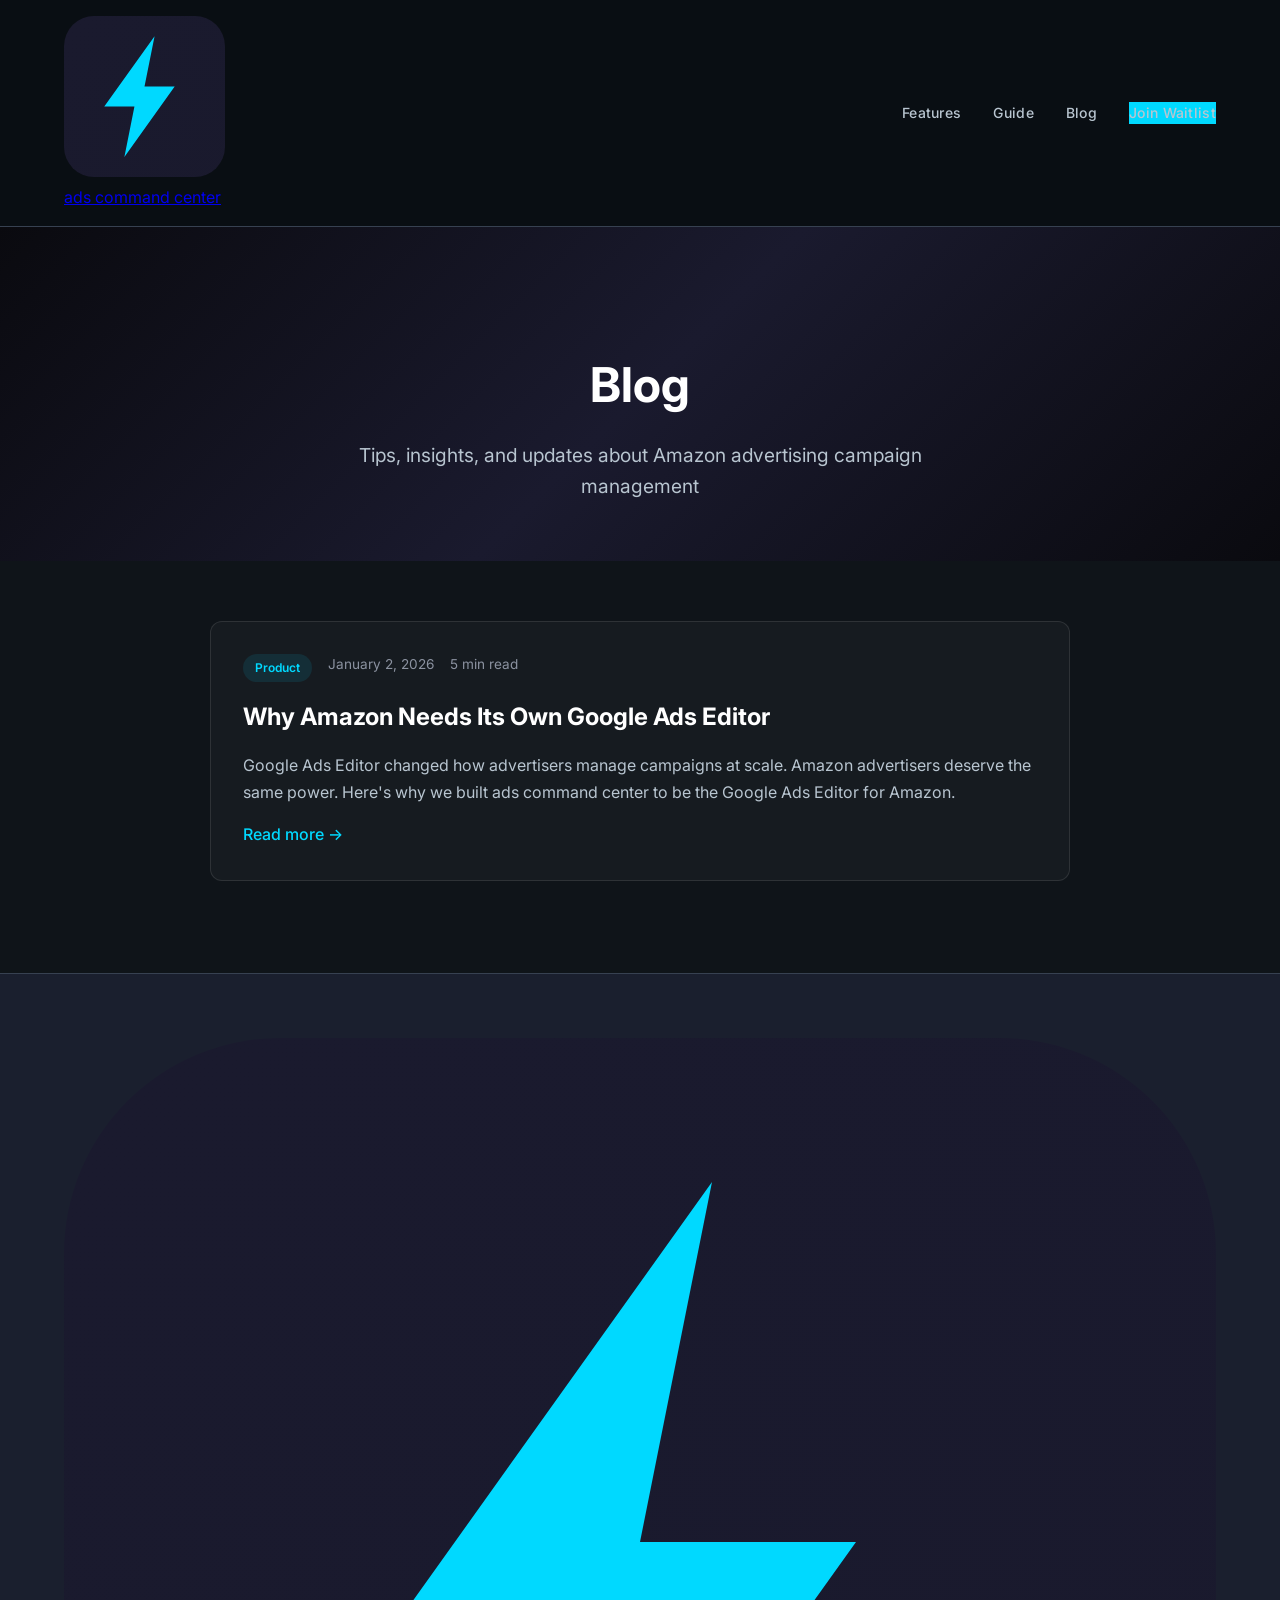
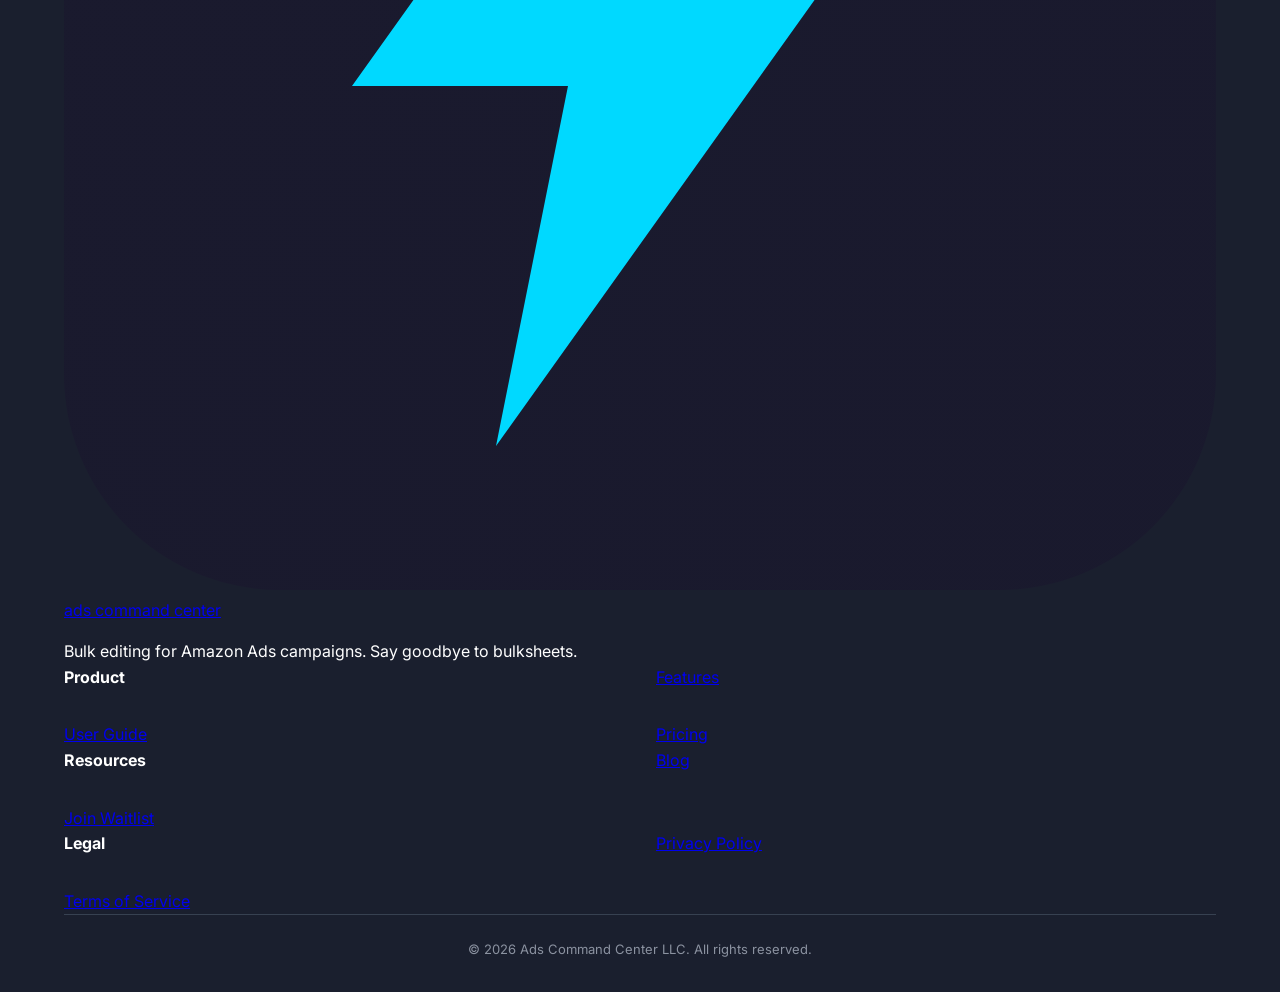
==== blog/index.html @ 1023839e "Add blog with Google Ads Editor comparison article - Create blog index page at /blog/ - Add article:" ====
<!DOCTYPE html>
<html lang="en">
<head>
    <meta charset="UTF-8">
    <meta name="viewport" content="width=device-width, initial-scale=1.0">
    <title>Blog - ads command center</title>
    <meta name="description" content="Tips, insights, and updates about Amazon advertising campaign management. Learn how to optimize your Amazon PPC workflows.">
    <link rel="canonical" href="https://adscommandcenter.io/blog/">

    <!-- Open Graph -->
    <meta property="og:type" content="website">
    <meta property="og:title" content="Blog - ads command center">
    <meta property="og:description" content="Tips, insights, and updates about Amazon advertising campaign management.">
    <meta property="og:url" content="https://adscommandcenter.io/blog/">
    <meta property="og:site_name" content="ads command center">

    <!-- Fonts -->
    <link rel="preconnect" href="https://fonts.googleapis.com">
    <link rel="preconnect" href="https://fonts.gstatic.com" crossorigin>
    <link href="https://fonts.googleapis.com/css2?family=JetBrains+Mono:wght@400;500;600;700&family=Inter:wght@300;400;500;600;700;800&display=swap" rel="stylesheet">

    <!-- Favicon -->
    <link rel="icon" type="image/svg+xml" href="/favicon.svg">
    <link rel="icon" type="image/png" sizes="32x32" href="/favicon-32x32.png">
    <link rel="icon" type="image/png" sizes="16x16" href="/favicon-16x16.png">
    <link rel="apple-touch-icon" sizes="180x180" href="/apple-touch-icon.png">
    <link rel="shortcut icon" href="/favicon.ico">
    <link rel="manifest" href="/site.webmanifest">

    <link rel="stylesheet" href="/css/styles.css">
    <style>
        .blog-hero {
            padding: 120px 20px 60px;
            background: linear-gradient(135deg, #0a0a0f 0%, #1a1a2e 50%, #0a0a0f 100%);
            text-align: center;
        }
        .blog-hero h1 {
            font-size: 3rem;
            margin-bottom: 1rem;
            color: var(--color-text-primary);
        }
        .blog-hero p {
            font-size: 1.2rem;
            color: var(--color-text-secondary);
            max-width: 600px;
            margin: 0 auto;
        }
        .blog-grid {
            max-width: 900px;
            margin: 0 auto;
            padding: 60px 20px;
        }
        .blog-card {
            background: rgba(255, 255, 255, 0.03);
            border: 1px solid rgba(255, 255, 255, 0.1);
            border-radius: 12px;
            padding: 2rem;
            margin-bottom: 2rem;
            transition: all 0.3s ease;
        }
        .blog-card:hover {
            border-color: rgba(0, 217, 255, 0.3);
            transform: translateY(-2px);
        }
        .blog-card-meta {
            display: flex;
            gap: 1rem;
            margin-bottom: 1rem;
            font-size: 0.85rem;
            color: var(--color-text-tertiary);
        }
        .blog-card-tag {
            background: rgba(0, 217, 255, 0.1);
            color: #00d9ff;
            padding: 0.25rem 0.75rem;
            border-radius: 20px;
            font-size: 0.75rem;
            font-weight: 600;
        }
        .blog-card h2 {
            font-size: 1.5rem;
            margin-bottom: 1rem;
            color: var(--color-text-primary);
        }
        .blog-card h2 a {
            color: inherit;
            text-decoration: none;
        }
        .blog-card h2 a:hover {
            color: #00d9ff;
        }
        .blog-card p {
            color: var(--color-text-secondary);
            line-height: 1.7;
            margin-bottom: 1rem;
        }
        .read-more {
            color: #00d9ff;
            text-decoration: none;
            font-weight: 500;
            display: inline-flex;
            align-items: center;
            gap: 0.5rem;
        }
        .read-more:hover {
            text-decoration: underline;
        }
    </style>
</head>
<body>
    <!-- Navigation -->
    <nav class="navbar">
        <div class="container">
            <a href="/" class="logo">
                <svg class="logo-icon" viewBox="0 0 32 32" fill="none" xmlns="http://www.w3.org/2000/svg">
                    <rect width="32" height="32" rx="6" fill="url(#logo-gradient)"/>
                    <path d="M18 4L8 18h6l-2 10 10-14h-6l2-10z" fill="#00d9ff"/>
                    <defs>
                        <linearGradient id="logo-gradient" x1="0" y1="0" x2="32" y2="32">
                            <stop offset="0%" stop-color="#1a1a2e"/>
                            <stop offset="100%" stop-color="#0d0d1a"/>
                        </linearGradient>
                    </defs>
                </svg>
                <span>ads command center</span>
            </a>
            <div class="nav-links">
                <a href="/#features">Features</a>
                <a href="/guide.html">Guide</a>
                <a href="/blog/" class="active">Blog</a>
                <a href="/#waitlist" class="btn btn-primary">Join Waitlist</a>
            </div>
        </div>
    </nav>

    <section class="blog-hero">
        <h1>Blog</h1>
        <p>Tips, insights, and updates about Amazon advertising campaign management</p>
    </section>

    <div class="blog-grid">
        <article class="blog-card">
            <div class="blog-card-meta">
                <span class="blog-card-tag">Product</span>
                <span>January 2, 2026</span>
                <span>5 min read</span>
            </div>
            <h2><a href="/blog/google-ads-editor-for-amazon.html">Why Amazon Needs Its Own Google Ads Editor</a></h2>
            <p>Google Ads Editor changed how advertisers manage campaigns at scale. Amazon advertisers deserve the same power. Here's why we built ads command center to be the Google Ads Editor for Amazon.</p>
            <a href="/blog/google-ads-editor-for-amazon.html" class="read-more">Read more →</a>
        </article>

        <!-- More articles will go here -->
    </div>

    <!-- Footer -->
    <footer class="footer">
        <div class="container">
            <div class="footer-grid">
                <div class="footer-brand">
                    <a href="/" class="logo">
                        <svg class="logo-icon" viewBox="0 0 32 32" fill="none" xmlns="http://www.w3.org/2000/svg">
                            <rect width="32" height="32" rx="6" fill="url(#footer-logo-gradient)"/>
                            <path d="M18 4L8 18h6l-2 10 10-14h-6l2-10z" fill="#00d9ff"/>
                            <defs>
                                <linearGradient id="footer-logo-gradient" x1="0" y1="0" x2="32" y2="32">
                                    <stop offset="0%" stop-color="#1a1a2e"/>
                                    <stop offset="100%" stop-color="#0d0d1a"/>
                                </linearGradient>
                            </defs>
                        </svg>
                        <span>ads command center</span>
                    </a>
                    <p>Bulk editing for Amazon Ads campaigns. Say goodbye to bulksheets.</p>
                </div>
                <div class="footer-links">
                    <h4>Product</h4>
                    <a href="/#features">Features</a>
                    <a href="/guide.html">User Guide</a>
                    <a href="/#pricing">Pricing</a>
                </div>
                <div class="footer-links">
                    <h4>Resources</h4>
                    <a href="/blog/">Blog</a>
                    <a href="/#waitlist">Join Waitlist</a>
                </div>
                <div class="footer-links">
                    <h4>Legal</h4>
                    <a href="/privacy.html">Privacy Policy</a>
                    <a href="/terms.html">Terms of Service</a>
                </div>
            </div>
            <div class="footer-bottom">
                <p>&copy; 2026 Ads Command Center LLC. All rights reserved.</p>
            </div>
        </div>
    </footer>

    <script src="/js/main.js"></script>
</body>
</html>
---- css/styles.css ----
/* ===================================
   VARIABLES & RESET
   =================================== */

:root {
    /* Colors - lighter marketing site palette */
    --color-bg-primary: #0f1419;
    --color-bg-secondary: #1a1f2e;
    --color-bg-tertiary: #242b3d;
    --color-bg-hover: #2d3548;

    --color-text-primary: #ffffff;
    --color-text-secondary: #b8c5d0;
    --color-text-tertiary: #8b92a0;

    --color-cyan: #00d9ff;
    --color-cyan-dark: #00b8d9;
    --color-orange: #ff9500;
    --color-border: #374151;
    --color-border-bright: #4b5563;

    /* Typography */
    --font-display: 'Inter', -apple-system, BlinkMacSystemFont, 'Segoe UI', system-ui, sans-serif;
    --font-mono: 'JetBrains Mono', 'Fira Code', Consolas, Monaco, monospace;

    /* Spacing */
    --space-xs: 4px;
    --space-sm: 8px;
    --space-md: 16px;
    --space-lg: 24px;
    --space-xl: 32px;
    --space-2xl: 48px;
    --space-3xl: 64px;
    --space-4xl: 96px;

    /* Border radius */
    --radius-sm: 4px;
    --radius-md: 8px;
    --radius-lg: 12px;

    /* Shadows */
    --shadow-sm: 0 1px 3px rgba(0, 0, 0, 0.3);
    --shadow-md: 0 4px 12px rgba(0, 0, 0, 0.4);
    --shadow-lg: 0 10px 30px rgba(0, 0, 0, 0.5);
    --shadow-xl: 0 20px 60px rgba(0, 0, 0, 0.6);
}

* {
    margin: 0;
    padding: 0;
    box-sizing: border-box;
}

html {
    scroll-behavior: smooth;
}

body {
    font-family: var(--font-display);
    background: var(--color-bg-primary);
    color: var(--color-text-primary);
    line-height: 1.6;
    -webkit-font-smoothing: antialiased;
    -moz-osx-font-smoothing: grayscale;
}

.container {
    max-width: 1200px;
    margin: 0 auto;
    padding: 0 var(--space-lg);
}

/* ===================================
   NAVIGATION
   =================================== */

.navbar {
    position: sticky;
    top: 0;
    z-index: 1000;
    background: rgba(10, 14, 20, 0.95);
    backdrop-filter: blur(10px);
    border-bottom: 1px solid var(--color-border);
}

.navbar .container {
    display: flex;
    align-items: center;
    justify-content: space-between;
    padding-top: var(--space-md);
    padding-bottom: var(--space-md);
}

.nav-brand {
    display: flex;
    align-items: center;
    gap: var(--space-sm);
}

.logo-icon {
    font-size: 24px;
}

.logo-text {
    font-family: var(--font-mono);
    font-size: 16px;
    font-weight: 700;
    letter-spacing: 0.5px;
    color: var(--color-cyan);
}

.nav-links {
    display: flex;
    align-items: center;
    gap: var(--space-xl);
}

.nav-links a {
    color: var(--color-text-secondary);
    text-decoration: none;
    font-size: 14px;
    font-weight: 500;
    letter-spacing: 0.3px;
    transition: color 0.2s;
}

.nav-links a:hover {
    color: var(--color-text-primary);
}

.btn-primary-nav {
    padding: 8px 16px;
    background: var(--color-cyan);
    color: var(--color-bg-primary);
    border-radius: var(--radius-sm);
    font-weight: 600;
}

.btn-primary-nav:hover {
    background: var(--color-cyan-dark);
    color: var(--color-bg-primary);
}

.mobile-menu-btn {
    display: none;
    flex-direction: column;
    gap: 4px;
    background: none;
    border: none;
    cursor: pointer;
    padding: 8px;
}

.mobile-menu-btn span {
    width: 24px;
    height: 2px;
    background: var(--color-text-primary);
    transition: all 0.3s;
}

/* ===================================
   HERO
   =================================== */

.hero {
    padding: var(--space-4xl) 0 var(--space-3xl);
    background: linear-gradient(180deg, #0f1419 0%, #1a1f2e 100%);
    position: relative;
}

.hero::before {
    content: '';
    position: absolute;
    top: 0;
    left: 0;
    right: 0;
    height: 400px;
    background: radial-gradient(circle at 50% 0%, rgba(0, 217, 255, 0.05), transparent 70%);
    pointer-events: none;
}

.hero-content {
    max-width: 800px;
    margin: 0 auto;
    text-align: center;
    position: relative;
    z-index: 1;
}

.hero-badge {
    display: inline-block;
    padding: 6px 12px;
    background: rgba(0, 217, 255, 0.1);
    border: 1px solid var(--color-cyan);
    border-radius: var(--radius-sm);
    margin-bottom: var(--space-lg);
}

.badge-text {
    font-family: var(--font-mono);
    font-size: 12px;
    font-weight: 600;
    color: var(--color-cyan);
    letter-spacing: 1px;
}

.hero-title {
    font-size: 56px;
    font-weight: 800;
    line-height: 1.1;
    margin-bottom: var(--space-lg);
    letter-spacing: -0.5px;
}

.gradient-text {
    background: linear-gradient(135deg, var(--color-cyan) 0%, #00ffa3 100%);
    -webkit-background-clip: text;
    -webkit-text-fill-color: transparent;
    background-clip: text;
}

.hero-description {
    font-size: 20px;
    line-height: 1.6;
    color: var(--color-text-secondary);
    margin-bottom: var(--space-2xl);
    max-width: 700px;
    margin-left: auto;
    margin-right: auto;
}

.hero-cta {
    display: flex;
    justify-content: center;
    gap: var(--space-md);
}

.btn-large {
    padding: 16px 32px;
    font-size: 16px;
    font-weight: 600;
    text-decoration: none;
    border-radius: var(--radius-sm);
    transition: all 0.2s;
    display: inline-block;
    border: none;
    cursor: pointer;
}

.btn-primary {
    background: var(--color-cyan);
    color: var(--color-bg-primary);
}

.btn-primary:hover {
    background: var(--color-cyan-dark);
    transform: translateY(-1px);
    box-shadow: 0 4px 12px rgba(0, 217, 255, 0.3);
}

/* Hero Stats */
.hero-stats {
    display: flex;
    justify-content: center;
    gap: var(--space-3xl);
    margin-top: var(--space-3xl);
    padding-top: var(--space-2xl);
    border-top: 1px solid rgba(255, 255, 255, 0.1);
    max-width: 700px;
    margin-left: auto;
    margin-right: auto;
}

.stat-item {
    text-align: center;
}

.stat-number {
    font-size: 48px;
    font-weight: 800;
    background: linear-gradient(135deg, var(--color-cyan) 0%, #00ffa3 100%);
    -webkit-background-clip: text;
    -webkit-text-fill-color: transparent;
    background-clip: text;
    line-height: 1;
    margin-bottom: var(--space-sm);
}

.stat-number::after {
    content: 'x';
    font-size: 28px;
    margin-left: 4px;
}

.stat-label {
    font-size: 14px;
    color: var(--color-text-tertiary);
    text-transform: uppercase;
    letter-spacing: 0.5px;
}

/* Animated Background Elements */
.hero-bg-animation {
    position: absolute;
    top: 0;
    left: 0;
    width: 100%;
    height: 100%;
    overflow: hidden;
    pointer-events: none;
    z-index: 0;
}

.floating-element {
    position: absolute;
    width: 300px;
    height: 300px;
    background: radial-gradient(circle, rgba(0, 217, 255, 0.08) 0%, transparent 70%);
    border-radius: 50%;
    animation: float 20s infinite ease-in-out;
}

.floating-element:nth-child(2) {
    animation-delay: -5s;
    animation-duration: 25s;
}

.floating-element:nth-child(3) {
    animation-delay: -10s;
    animation-duration: 30s;
}

.floating-element:nth-child(4) {
    animation-delay: -15s;
    animation-duration: 22s;
}

@keyframes float {
    0%, 100% {
        transform: translate(0, 0) scale(1);
    }
    33% {
        transform: translate(30px, -30px) scale(1.1);
    }
    66% {
        transform: translate(-20px, 20px) scale(0.9);
    }
}

/* Animation Classes */
@keyframes fadeIn {
    from {
        opacity: 0;
    }
    to {
        opacity: 1;
    }
}

@keyframes slideUp {
    from {
        opacity: 0;
        transform: translateY(30px);
    }
    to {
        opacity: 1;
        transform: translateY(0);
    }
}

.animate-fade-in {
    animation: fadeIn 1s ease-out forwards;
}

.animate-slide-up {
    animation: slideUp 0.8s ease-out forwards;
    opacity: 0;
}

/* ===================================
   SCREENSHOT HERO
   =================================== */

.screenshot-hero {
    padding: 0 0 var(--space-4xl);
}

.screenshot-window {
    background: var(--color-bg-secondary);
    border-radius: var(--radius-lg);
    overflow: hidden;
    border: 1px solid var(--color-border-bright);
    box-shadow: var(--shadow-xl);
}

.window-chrome {
    background: var(--color-bg-tertiary);
    padding: 12px;
    display: flex;
    align-items: center;
    gap: var(--space-md);
    border-bottom: 1px solid var(--color-border);
}

.window-dots {
    display: flex;
    gap: 8px;
}

.window-dots span {
    width: 12px;
    height: 12px;
    border-radius: 50%;
    background: var(--color-border-bright);
}

.window-title {
    font-family: var(--font-mono);
    font-size: 12px;
    color: var(--color-text-tertiary);
    letter-spacing: 0.5px;
}

.screenshot-container {
    position: relative;
    background: var(--color-bg-primary);
    overflow: hidden;
}

.screenshot-img {
    width: 100%;
    height: auto;
    display: block;
    background: #0f1419;
    position: relative;
    z-index: 2;
}

.screenshot-placeholder {
    position: absolute;
    top: 0;
    left: 0;
    width: 100%;
    height: 100%;
    display: none;
    flex-direction: column;
    align-items: center;
    justify-content: center;
    padding: var(--space-2xl);
}

.placeholder-grid {
    width: 100%;
    max-width: 600px;
    height: 300px;
    background: linear-gradient(90deg, var(--color-border) 1px, transparent 1px),
                linear-gradient(180deg, var(--color-border) 1px, transparent 1px);
    background-size: 40px 40px;
    border: 1px solid var(--color-cyan);
    border-radius: var(--radius-md);
    margin-bottom: var(--space-md);
    opacity: 0.3;
}

.screenshot-placeholder p {
    font-family: var(--font-mono);
    font-size: 14px;
    color: var(--color-text-tertiary);
}

/* ===================================
   SECTIONS
   =================================== */

section {
    padding: var(--space-4xl) 0;
}

.section-header {
    text-align: center;
    margin-bottom: var(--space-3xl);
}

.section-title {
    font-size: 40px;
    font-weight: 800;
    margin-bottom: var(--space-md);
    letter-spacing: -0.5px;
}

.section-description {
    font-size: 18px;
    color: var(--color-text-secondary);
}

/* ===================================
   FEATURES
   =================================== */

.features {
    background: var(--color-bg-secondary);
}

.features-grid {
    display: grid;
    grid-template-columns: repeat(3, 1fr);
    gap: var(--space-lg);
}

.feature-card {
    background: linear-gradient(135deg, var(--color-bg-tertiary) 0%, rgba(36, 43, 61, 0.6) 100%);
    border: 1px solid var(--color-border);
    border-radius: var(--radius-md);
    padding: var(--space-xl);
    transition: all 0.3s;
    position: relative;
    overflow: hidden;
}

.feature-card::before {
    content: '';
    position: absolute;
    top: 0;
    left: 0;
    right: 0;
    height: 3px;
    background: linear-gradient(90deg, var(--color-cyan), transparent);
    opacity: 0;
    transition: opacity 0.3s;
}

.feature-card:hover::before {
    opacity: 1;
}

.feature-card:hover {
    border-color: var(--color-cyan);
    transform: translateY(-2px);
    box-shadow: 0 8px 24px rgba(0, 217, 255, 0.1);
}

.feature-header {
    margin-bottom: var(--space-md);
}

.feature-title {
    font-size: 20px;
    font-weight: 700;
    color: var(--color-text-primary);
    margin-bottom: var(--space-sm);
}

.feature-description {
    font-size: 15px;
    line-height: 1.6;
    color: var(--color-text-secondary);
    margin-bottom: var(--space-lg);
}

.feature-specs {
    display: flex;
    flex-wrap: wrap;
    gap: var(--space-sm);
}

.spec {
    font-family: var(--font-mono);
    font-size: 10px;
    font-weight: 600;
    letter-spacing: 0.5px;
    color: var(--color-cyan);
    padding: 4px 8px;
    background: rgba(0, 217, 255, 0.1);
    border: 1px solid rgba(0, 217, 255, 0.3);
    border-radius: var(--radius-sm);
}

/* ===================================
   WHY SECTION - SEO CONTENT
   =================================== */

.why-section {
    background: var(--color-bg-secondary);
    padding: var(--space-4xl) 0;
}

.content-block {
    margin-bottom: var(--space-3xl);
}

.content-block:last-child {
    margin-bottom: 0;
}

.content-title {
    font-size: 32px;
    font-weight: 700;
    color: var(--color-text-primary);
    margin-bottom: var(--space-lg);
    line-height: 1.2;
}

.content-text {
    font-size: 18px;
    line-height: 1.7;
    color: var(--color-text-secondary);
    margin-bottom: var(--space-md);
    max-width: 900px;
}

.content-text strong {
    color: var(--color-text-primary);
    font-weight: 600;
}

.comparison-grid {
    display: grid;
    grid-template-columns: repeat(2, 1fr);
    gap: var(--space-xl);
    margin-top: var(--space-xl);
}

.comparison-item {
    background: var(--color-bg-tertiary);
    border: 1px solid var(--color-border);
    border-radius: var(--radius-md);
    padding: var(--space-xl);
}

.comparison-item.highlight {
    border-color: var(--color-cyan);
    background: linear-gradient(135deg, var(--color-bg-tertiary) 0%, rgba(0, 217, 255, 0.05) 100%);
    position: relative;
}

.comparison-item.highlight::before {
    content: '';
    position: absolute;
    top: 0;
    left: 0;
    right: 0;
    height: 3px;
    background: linear-gradient(90deg, var(--color-cyan), var(--color-cyan-dark));
}

.comparison-title {
    font-size: 20px;
    font-weight: 700;
    color: var(--color-text-primary);
    margin-bottom: var(--space-md);
}

.comparison-list {
    list-style: none;
    padding: 0;
    margin: 0;
}

.comparison-list li {
    font-size: 16px;
    line-height: 1.6;
    color: var(--color-text-secondary);
    padding: var(--space-sm) 0;
    padding-left: var(--space-lg);
    position: relative;
}

.comparison-list li::before {
    content: '→';
    position: absolute;
    left: 0;
    color: var(--color-cyan);
    font-weight: 600;
}

.comparison-item.highlight .comparison-list li::before {
    content: '✓';
}

/* ===================================
   SCREENSHOTS SECTION
   =================================== */

.screenshots-section {
    background: var(--color-bg-primary);
}

.screenshot-grid {
    display: grid;
    grid-template-columns: repeat(3, 1fr);
    gap: var(--space-xl);
}

.screenshot-item {
    display: flex;
    flex-direction: column;
    gap: var(--space-md);
}

.screenshot-label {
    font-family: var(--font-mono);
    font-size: 11px;
    font-weight: 600;
    letter-spacing: 1px;
    color: var(--color-text-tertiary);
}

.screenshot-frame {
    background: var(--color-bg-secondary);
    border: 1px solid var(--color-border);
    border-radius: var(--radius-md);
    overflow: hidden;
    aspect-ratio: 16 / 10;
    position: relative;
}

.screenshot-frame img {
    width: 100%;
    height: 100%;
    object-fit: cover;
    display: block;
}

.screenshot-placeholder-small {
    position: absolute;
    top: 0;
    left: 0;
    width: 100%;
    height: 100%;
    display: none;
    align-items: center;
    justify-content: center;
    background: var(--color-bg-tertiary);
}

.screenshot-placeholder-small p {
    font-family: var(--font-mono);
    font-size: 12px;
    color: var(--color-text-tertiary);
}

/* ===================================
   PRICING
   =================================== */

.pricing {
    background: var(--color-bg-secondary);
}

.pricing-card {
    max-width: 500px;
    margin: 0 auto;
    background: var(--color-bg-tertiary);
    border: 1px solid var(--color-border-bright);
    border-radius: var(--radius-lg);
    padding: var(--space-2xl);
}

.pricing-header {
    text-align: center;
    padding-bottom: var(--space-xl);
    border-bottom: 1px solid var(--color-border);
    margin-bottom: var(--space-xl);
}

.pricing-badge {
    display: inline-block;
    padding: 6px 12px;
    background: rgba(0, 217, 255, 0.1);
    border: 1px solid var(--color-cyan);
    border-radius: var(--radius-sm);
    font-family: var(--font-mono);
    font-size: 11px;
    font-weight: 600;
    color: var(--color-cyan);
    letter-spacing: 1px;
    margin-bottom: var(--space-md);
}

.pricing-title {
    font-size: 24px;
    font-weight: 700;
    margin-bottom: var(--space-md);
}

.pricing-price {
    display: flex;
    align-items: baseline;
    justify-content: center;
    gap: var(--space-sm);
}

.price-amount {
    font-size: 48px;
    font-weight: 800;
    color: var(--color-cyan);
}

.price-period {
    font-size: 18px;
    color: var(--color-text-tertiary);
}

.pricing-features {
    display: flex;
    flex-direction: column;
    gap: var(--space-md);
    margin-bottom: var(--space-xl);
}

.pricing-feature {
    font-size: 15px;
    color: var(--color-text-secondary);
    padding-left: var(--space-lg);
    position: relative;
}

.pricing-feature::before {
    content: "—";
    position: absolute;
    left: 0;
    color: var(--color-cyan);
}

.pricing-note {
    font-size: 14px;
    color: var(--color-text-tertiary);
    text-align: center;
    padding-top: var(--space-lg);
    border-top: 1px solid var(--color-border);
}

/* ===================================
   WAITLIST
   =================================== */

.waitlist {
    background: var(--color-bg-primary);
}

.waitlist-content {
    max-width: 600px;
    margin: 0 auto;
    text-align: center;
}

.waitlist-title {
    font-size: 40px;
    font-weight: 800;
    margin-bottom: var(--space-md);
}

.waitlist-description {
    font-size: 18px;
    color: var(--color-text-secondary);
    margin-bottom: var(--space-2xl);
}

.waitlist-form {
    display: flex;
    gap: var(--space-md);
    margin-bottom: var(--space-md);
}

.waitlist-input {
    flex: 1;
    padding: 16px 20px;
    font-size: 16px;
    font-family: var(--font-mono);
    background: var(--color-bg-secondary);
    border: 1px solid var(--color-border-bright);
    border-radius: var(--radius-sm);
    color: var(--color-text-primary);
    transition: border-color 0.2s;
}

.waitlist-input:focus {
    outline: none;
    border-color: var(--color-cyan);
}

.waitlist-input::placeholder {
    color: var(--color-text-tertiary);
}

.waitlist-privacy {
    font-size: 13px;
    color: var(--color-text-tertiary);
}

/* ===================================
   FOOTER
   =================================== */

.footer {
    background: var(--color-bg-secondary);
    border-top: 1px solid var(--color-border);
    padding: var(--space-3xl) 0 var(--space-xl);
}

.footer-content {
    display: grid;
    grid-template-columns: 2fr 1fr;
    gap: var(--space-3xl);
    margin-bottom: var(--space-xl);
}

.footer-brand {
    display: flex;
    flex-direction: column;
    gap: var(--space-md);
}

.footer-logo {
    display: flex;
    align-items: center;
    gap: var(--space-sm);
}

.footer-tagline {
    color: var(--color-text-secondary);
    font-size: 14px;
}

.footer-links {
    display: grid;
    grid-template-columns: repeat(2, 1fr);
    gap: var(--space-xl);
}

.footer-section h4 {
    font-size: 12px;
    font-weight: 600;
    letter-spacing: 1px;
    color: var(--color-text-tertiary);
    margin-bottom: var(--space-md);
    text-transform: uppercase;
}

.footer-section a {
    display: block;
    font-size: 14px;
    color: var(--color-text-secondary);
    text-decoration: none;
    margin-bottom: var(--space-sm);
    transition: color 0.2s;
}

.footer-section a:hover {
    color: var(--color-cyan);
}

.footer-bottom {
    padding-top: var(--space-lg);
    border-top: 1px solid var(--color-border);
    text-align: center;
    color: var(--color-text-tertiary);
    font-size: 13px;
}

/* ===================================
   NAVBAR STATES
   =================================== */

.navbar.scrolled {
    background: rgba(10, 14, 20, 0.98);
    box-shadow: var(--shadow-md);
}

.nav-links.active {
    display: flex;
    position: absolute;
    top: 100%;
    left: 0;
    right: 0;
    flex-direction: column;
    background: var(--color-bg-secondary);
    border-bottom: 1px solid var(--color-border);
    padding: var(--space-lg);
    gap: var(--space-md);
}

.mobile-menu-btn.active span:nth-child(1) {
    transform: rotate(45deg) translate(5px, 5px);
}

.mobile-menu-btn.active span:nth-child(2) {
    opacity: 0;
}

.mobile-menu-btn.active span:nth-child(3) {
    transform: rotate(-45deg) translate(6px, -6px);
}

/* ===================================
   RESPONSIVE
   =================================== */

/* Image Lightbox */
.lightbox {
    display: none;
    position: fixed;
    z-index: 10000;
    top: 0;
    left: 0;
    width: 100%;
    height: 100%;
    background-color: rgba(0, 0, 0, 0.95);
    align-items: center;
    justify-content: center;
    cursor: zoom-out;
}

.lightbox.active {
    display: flex;
}

.lightbox img {
    max-width: 95%;
    max-height: 95vh;
    object-fit: contain;
    box-shadow: 0 0 50px rgba(0, 217, 255, 0.3);
    border-radius: 8px;
}

.lightbox-close {
    position: absolute;
    top: 20px;
    right: 30px;
    color: var(--color-text-primary);
    font-size: 40px;
    font-weight: 300;
    cursor: pointer;
    transition: color 0.2s;
    user-select: none;
}

.lightbox-close:hover {
    color: var(--color-cyan);
}

/* Make screenshots clickable */
.screenshot-img,
.screenshot-frame img {
    cursor: zoom-in;
    transition: transform 0.2s;
}

.screenshot-img:hover,
.screenshot-frame img:hover {
    transform: scale(1.02);
}

@media (max-width: 1024px) {
    .features-grid {
        grid-template-columns: repeat(2, 1fr);
    }

    .screenshot-grid {
        grid-template-columns: 1fr;
    }

    .comparison-grid {
        grid-template-columns: 1fr;
    }
}

@media (max-width: 768px) {
    .nav-links {
        display: none;
    }

    .mobile-menu-btn {
        display: flex;
    }

    .hero-title {
        font-size: 40px;
    }

    .section-title {
        font-size: 32px;
    }

    .hero-cta {
        flex-direction: column;
    }

    .features-grid {
        grid-template-columns: 1fr;
    }

    .footer-content {
        grid-template-columns: 1fr;
    }

    .waitlist-form {
        flex-direction: column;
    }

    .hero-stats {
        flex-direction: column;
        gap: var(--space-xl);
    }

    .stat-number {
        font-size: 36px;
    }

    .floating-element {
        width: 150px;
        height: 150px;
    }
}

/* ===================================
   HOW IT WORKS SECTION
   =================================== */

.how-it-works {
    padding: var(--space-4xl) 0;
    background: var(--color-bg-secondary);
}

.workflow-steps {
    display: flex;
    align-items: flex-start;
    justify-content: center;
    gap: 0;
    flex-wrap: wrap;
    max-width: 1200px;
    margin: 0 auto;
}

.workflow-step {
    display: flex;
    flex-direction: column;
    align-items: center;
    text-align: center;
    width: 180px;
}

.step-number {
    width: 60px;
    height: 60px;
    border-radius: 50%;
    background: linear-gradient(135deg, var(--color-cyan), var(--color-cyan-dark));
    color: var(--color-bg-primary);
    font-size: 24px;
    font-weight: 800;
    display: flex;
    align-items: center;
    justify-content: center;
    margin-bottom: var(--space-md);
    box-shadow: 0 4px 20px rgba(0, 217, 255, 0.3);
}

.step-content {
    padding: 0 var(--space-sm);
}

.step-title {
    font-size: 18px;
    font-weight: 700;
    color: var(--color-text-primary);
    margin-bottom: var(--space-sm);
}

.step-description {
    font-size: 14px;
    color: var(--color-text-secondary);
    line-height: 1.6;
}

.workflow-connector {
    width: 40px;
    height: 2px;
    background: var(--color-border-bright);
    margin-top: 30px;
    flex-shrink: 0;
}

@media (max-width: 900px) {
    .workflow-steps {
        flex-direction: column;
        align-items: center;
        gap: var(--space-lg);
    }

    .workflow-step {
        width: 100%;
        max-width: 300px;
    }

    .workflow-connector {
        width: 2px;
        height: 30px;
        margin-top: 0;
    }
}

/* ===================================
   FOOTER ENHANCEMENTS
   =================================== */

.footer-company {
    text-align: center;
    margin-bottom: var(--space-lg);
}

.footer-company p {
    color: var(--color-text-secondary);
    margin: var(--space-xs) 0;
    font-size: 14px;
}

.footer-company a {
    color: var(--color-cyan);
    text-decoration: none;
}

.footer-company a:hover {
    text-decoration: underline;
}

.footer-disclaimer {
    text-align: center;
    padding-top: var(--space-lg);
    border-top: 1px solid var(--color-border);
}

.footer-disclaimer p {
    color: var(--color-text-tertiary);
    font-size: 13px;
    margin: var(--space-xs) 0;
}

.amazon-disclaimer {
    font-size: 12px !important;
    max-width: 600px;
    margin: var(--space-sm) auto 0 !important;
    line-height: 1.5;
}

/* ===================================
   SCREENSHOT CAPTION
   =================================== */

.screenshot-caption {
    text-align: center;
    color: var(--color-text-tertiary);
    font-size: 13px;
    margin-top: var(--space-md);
    font-style: italic;
}
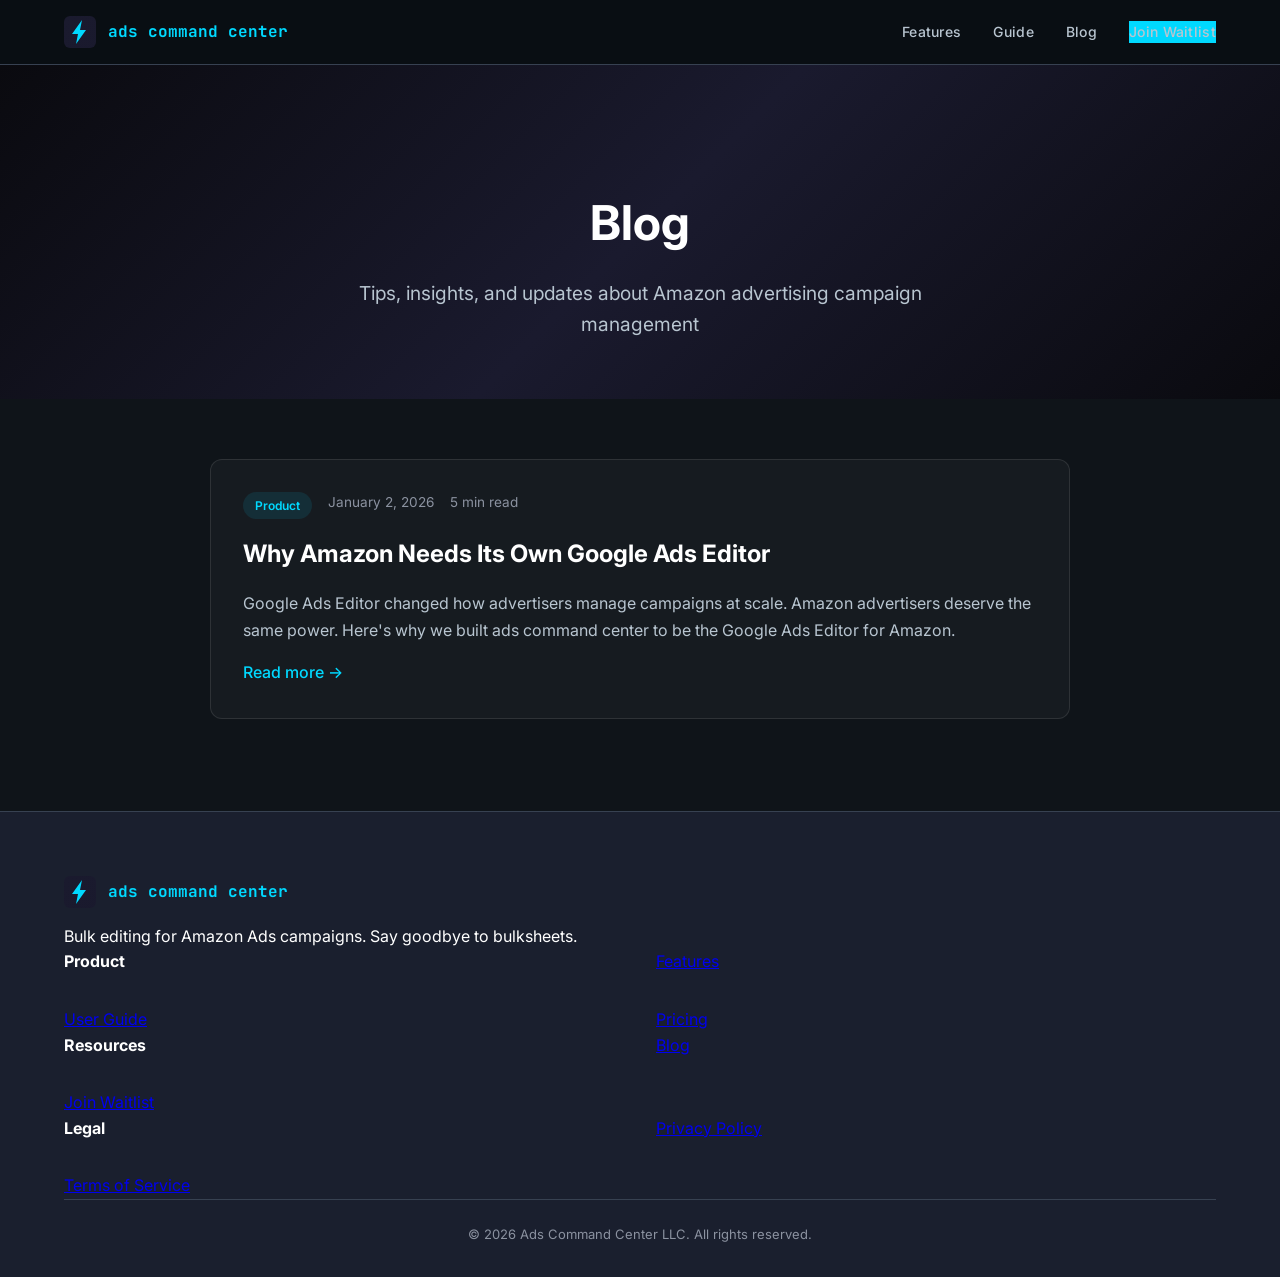
==== commit d71c6f9c: "Fix blog page styling - logo size and hero image - Add explicit width/height to SVG logos (fixes ove" ====
--- a/blog/index.html
+++ b/blog/index.html
@@ -105,6 +105,16 @@
         .read-more:hover {
             text-decoration: underline;
         }
+        .logo {
+            display: flex;
+            align-items: center;
+            gap: 0.75rem;
+            text-decoration: none;
+            color: #00d9ff;
+            font-family: 'JetBrains Mono', monospace;
+            font-weight: 700;
+            font-size: 1rem;
+        }
     </style>
 </head>
 <body>
@@ -112,7 +122,7 @@
     <nav class="navbar">
         <div class="container">
             <a href="/" class="logo">
-                <svg class="logo-icon" viewBox="0 0 32 32" fill="none" xmlns="http://www.w3.org/2000/svg">
+                <svg class="logo-icon" width="32" height="32" viewBox="0 0 32 32" fill="none" xmlns="http://www.w3.org/2000/svg">
                     <rect width="32" height="32" rx="6" fill="url(#logo-gradient)"/>
                     <path d="M18 4L8 18h6l-2 10 10-14h-6l2-10z" fill="#00d9ff"/>
                     <defs>
@@ -159,7 +169,7 @@
             <div class="footer-grid">
                 <div class="footer-brand">
                     <a href="/" class="logo">
-                        <svg class="logo-icon" viewBox="0 0 32 32" fill="none" xmlns="http://www.w3.org/2000/svg">
+                        <svg class="logo-icon" width="32" height="32" viewBox="0 0 32 32" fill="none" xmlns="http://www.w3.org/2000/svg">
                             <rect width="32" height="32" rx="6" fill="url(#footer-logo-gradient)"/>
                             <path d="M18 4L8 18h6l-2 10 10-14h-6l2-10z" fill="#00d9ff"/>
                             <defs>
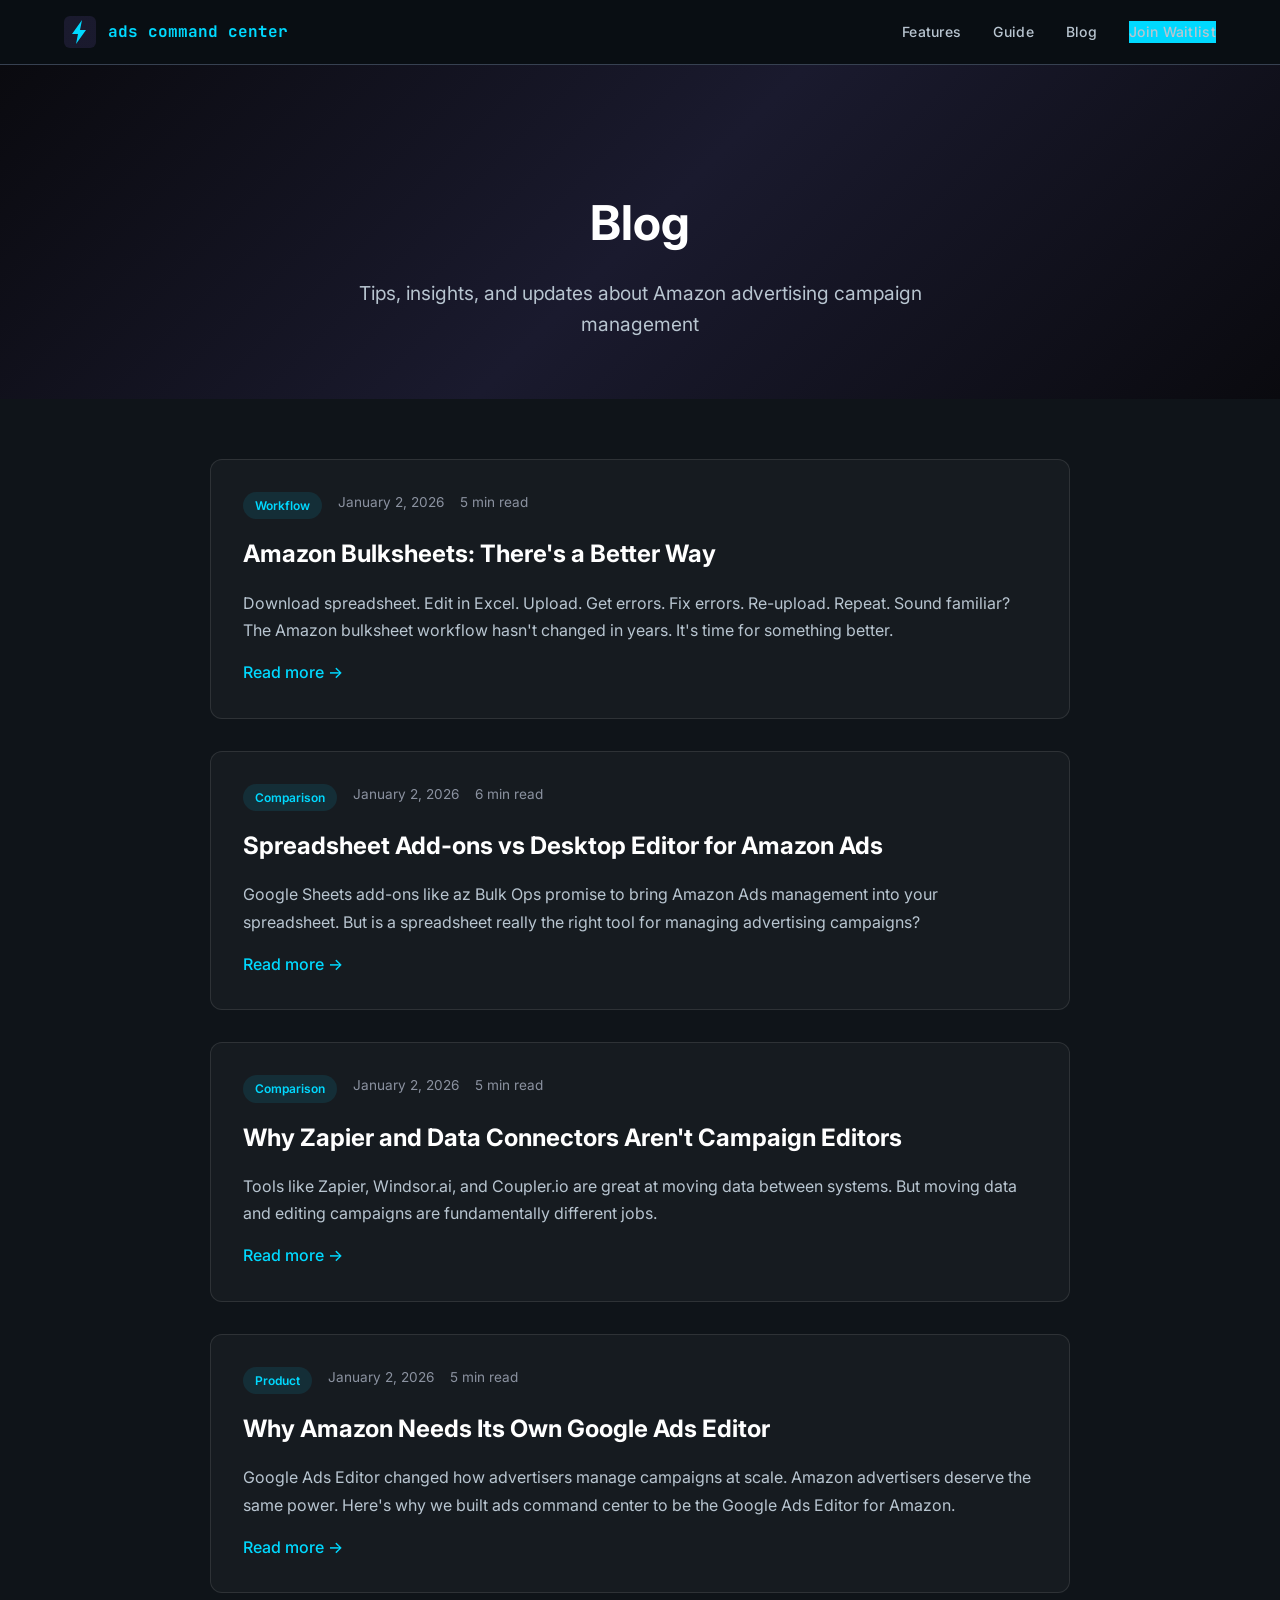
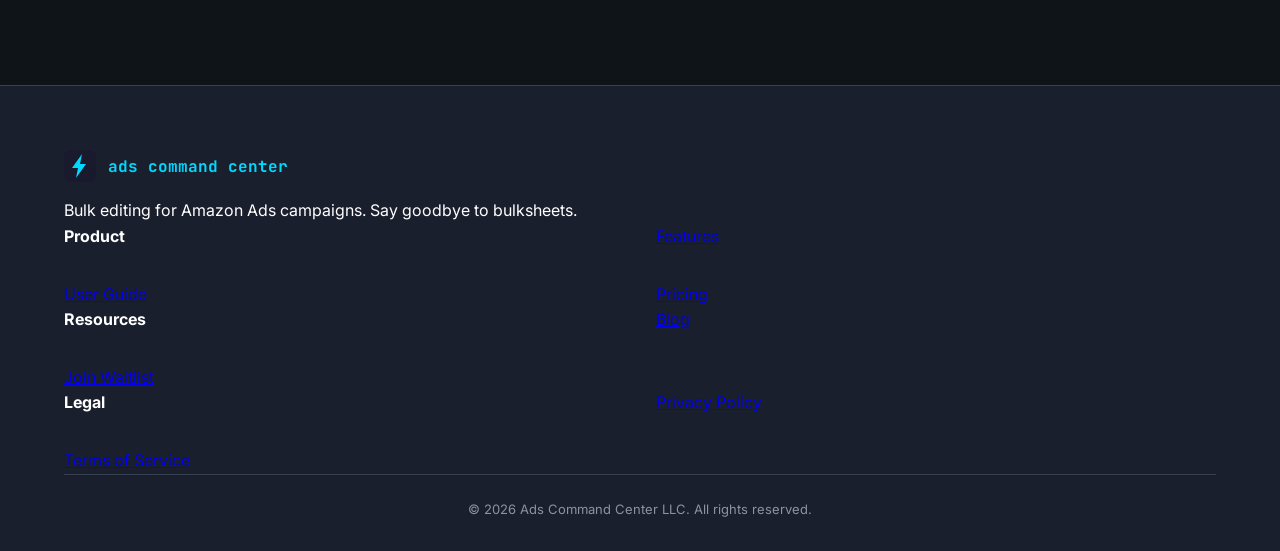
==== commit 8294bbb2: "Add competitor comparison blog articles - Amazon Bulksheets: There's a Better Way - targets bulkshee" ====
--- a/blog/index.html
+++ b/blog/index.html
@@ -151,6 +151,39 @@
     <div class="blog-grid">
         <article class="blog-card">
             <div class="blog-card-meta">
+                <span class="blog-card-tag">Workflow</span>
+                <span>January 2, 2026</span>
+                <span>5 min read</span>
+            </div>
+            <h2><a href="/blog/amazon-bulksheets-alternative.html">Amazon Bulksheets: There's a Better Way</a></h2>
+            <p>Download spreadsheet. Edit in Excel. Upload. Get errors. Fix errors. Re-upload. Repeat. Sound familiar? The Amazon bulksheet workflow hasn't changed in years. It's time for something better.</p>
+            <a href="/blog/amazon-bulksheets-alternative.html" class="read-more">Read more →</a>
+        </article>
+
+        <article class="blog-card">
+            <div class="blog-card-meta">
+                <span class="blog-card-tag">Comparison</span>
+                <span>January 2, 2026</span>
+                <span>6 min read</span>
+            </div>
+            <h2><a href="/blog/spreadsheet-addons-vs-desktop-editor.html">Spreadsheet Add-ons vs Desktop Editor for Amazon Ads</a></h2>
+            <p>Google Sheets add-ons like az Bulk Ops promise to bring Amazon Ads management into your spreadsheet. But is a spreadsheet really the right tool for managing advertising campaigns?</p>
+            <a href="/blog/spreadsheet-addons-vs-desktop-editor.html" class="read-more">Read more →</a>
+        </article>
+
+        <article class="blog-card">
+            <div class="blog-card-meta">
+                <span class="blog-card-tag">Comparison</span>
+                <span>January 2, 2026</span>
+                <span>5 min read</span>
+            </div>
+            <h2><a href="/blog/zapier-connectors-vs-campaign-editor.html">Why Zapier and Data Connectors Aren't Campaign Editors</a></h2>
+            <p>Tools like Zapier, Windsor.ai, and Coupler.io are great at moving data between systems. But moving data and editing campaigns are fundamentally different jobs.</p>
+            <a href="/blog/zapier-connectors-vs-campaign-editor.html" class="read-more">Read more →</a>
+        </article>
+
+        <article class="blog-card">
+            <div class="blog-card-meta">
                 <span class="blog-card-tag">Product</span>
                 <span>January 2, 2026</span>
                 <span>5 min read</span>
@@ -159,8 +192,6 @@
             <p>Google Ads Editor changed how advertisers manage campaigns at scale. Amazon advertisers deserve the same power. Here's why we built ads command center to be the Google Ads Editor for Amazon.</p>
             <a href="/blog/google-ads-editor-for-amazon.html" class="read-more">Read more →</a>
         </article>
-
-        <!-- More articles will go here -->
     </div>
 
     <!-- Footer -->
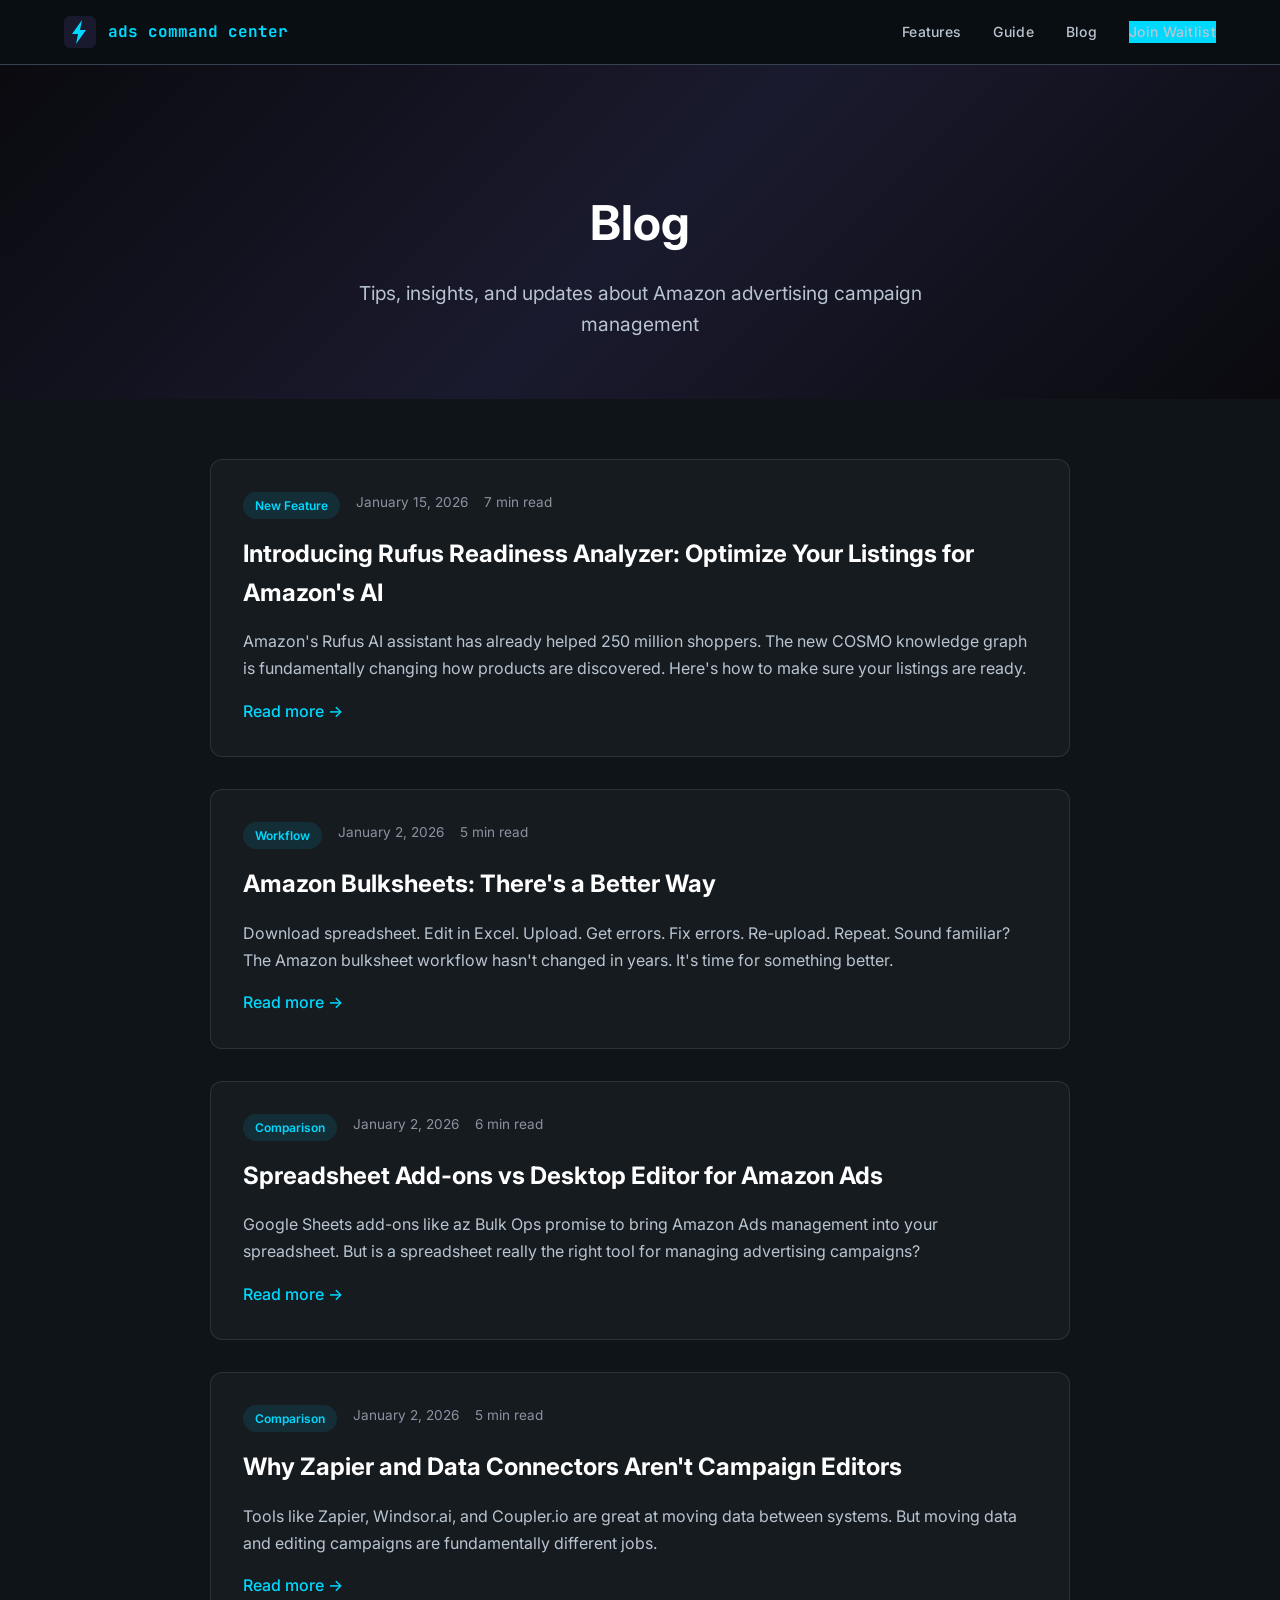
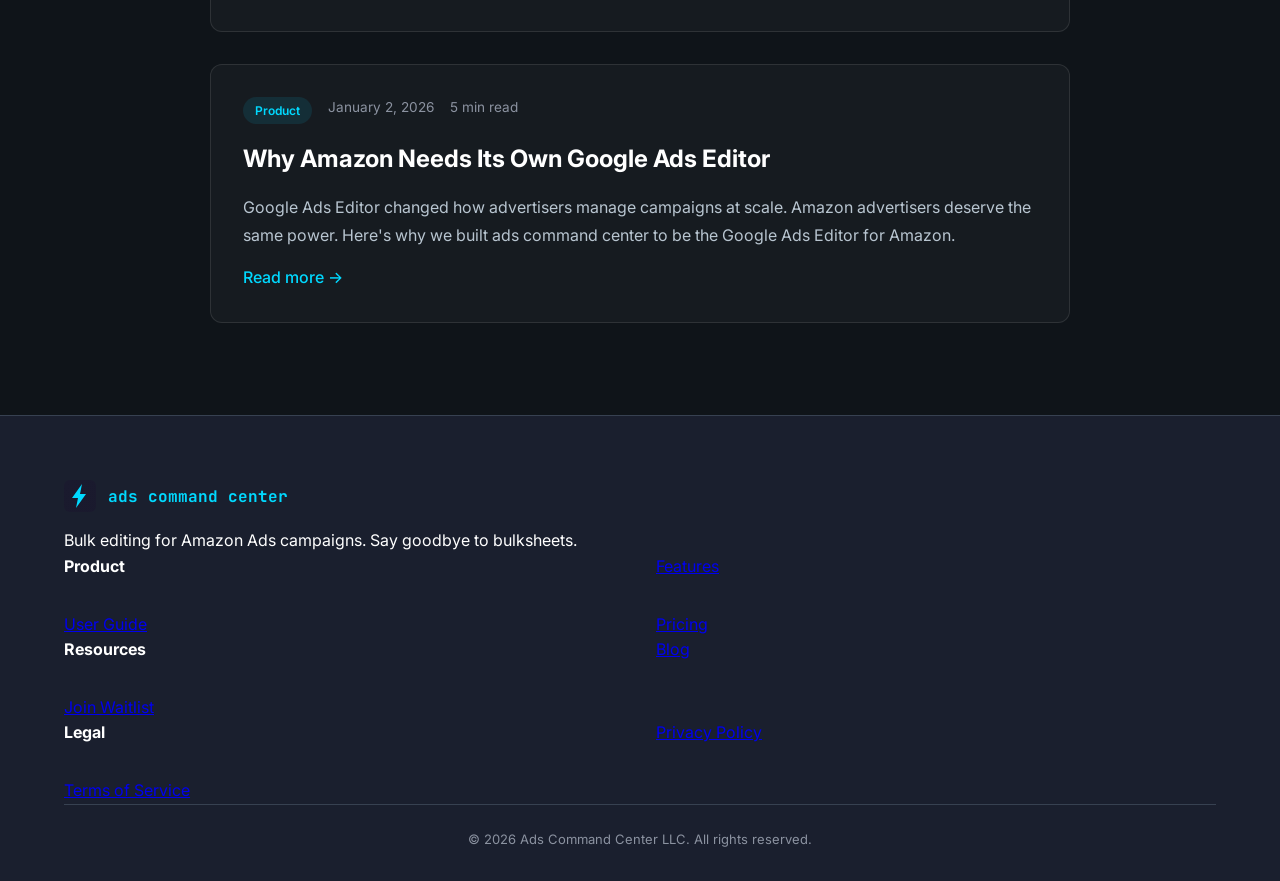
==== commit ef2ad85f: "Add Rufus Readiness Analyzer blog post and guide documentation - New blog post explaining the Rufus " ====
--- a/blog/index.html
+++ b/blog/index.html
@@ -151,6 +151,17 @@
     <div class="blog-grid">
         <article class="blog-card">
             <div class="blog-card-meta">
+                <span class="blog-card-tag">New Feature</span>
+                <span>January 15, 2026</span>
+                <span>7 min read</span>
+            </div>
+            <h2><a href="/blog/rufus-readiness-analyzer.html">Introducing Rufus Readiness Analyzer: Optimize Your Listings for Amazon's AI</a></h2>
+            <p>Amazon's Rufus AI assistant has already helped 250 million shoppers. The new COSMO knowledge graph is fundamentally changing how products are discovered. Here's how to make sure your listings are ready.</p>
+            <a href="/blog/rufus-readiness-analyzer.html" class="read-more">Read more →</a>
+        </article>
+
+        <article class="blog-card">
+            <div class="blog-card-meta">
                 <span class="blog-card-tag">Workflow</span>
                 <span>January 2, 2026</span>
                 <span>5 min read</span>
